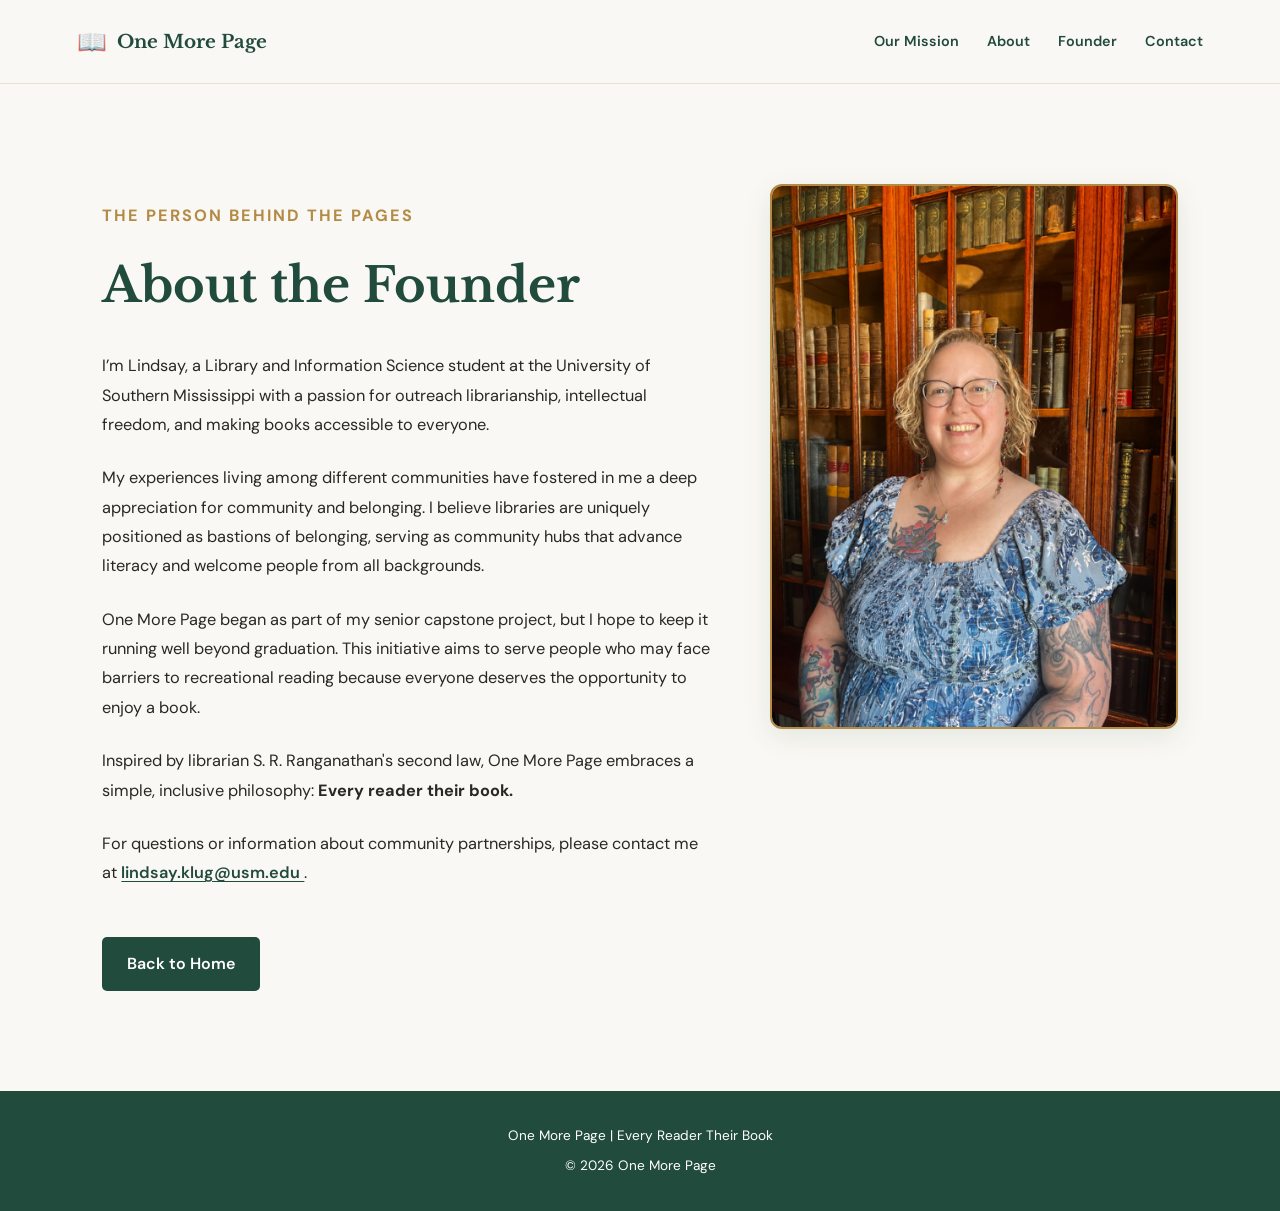
==== founder.html @ b9da0dc2 "Initial coding and layout for site, including index, styles, founder, and JS scripts. Added image fo" ====
<!DOCTYPE html>
<html lang="en">
<head>
  <meta charset="UTF-8">
  <meta name="viewport" content="width=device-width, initial-scale=1.0">
  <meta name="description" content="Meet the founder of One More Page, a community literacy outreach initiative.">
  <title>About the Founder | One More Page</title>

  <link rel="stylesheet" href="styles.css">
  <script src="script.js" defer></script>
</head>
<body>

  <header class="site-header">
    <a href="index.html" class="brand">
      <span class="brand-icon" aria-hidden="true">📖</span>
      <span>One More Page</span>
    </a>

    <nav aria-label="Main navigation">
      <a href="index.html#mission">Our Mission</a>
      <a href="index.html#about">About</a>
      <a href="founder.html" aria-current="page">Founder</a>
      <a href="index.html#contact">Contact</a>
    </nav>
  </header>

  <main>
    <section class="section founder-page">
  <div class="founder-layout">
    <div class="section-inner">
        <p class="eyebrow">The Person Behind the Pages</p>
        <h1>About the Founder</h1>

        <p>
          I’m Lindsay, a Library and Information Science student
          at the University of Southern Mississippi with a passion
          for outreach librarianship, intellectual freedom, and
          making books accessible to everyone.
        </p>

        <p>
          My experiences living among different communities have
          fostered in me a deep appreciation for community and
          belonging. I believe libraries are uniquely positioned
          as bastions of belonging, serving as community hubs
          that advance literacy and welcome people from all
          backgrounds.
        </p>

        <p>
          One More Page began as part of my senior capstone project,
          but I hope to keep it running well beyond graduation.
          This initiative aims to serve people who may face barriers
          to recreational reading because everyone deserves the
          opportunity to enjoy a book.
        </p>

        <p>
          Inspired by librarian S. R. Ranganathan's second law,
          One More Page embraces a simple, inclusive philosophy:
          <strong>Every reader their book.</strong>
        </p>

        <p>
          For questions or information about community partnerships,
          please contact me at
          <a href="mailto:lindsay.klug@usm.edu" class="email-link">
            lindsay.klug@usm.edu
          </a>.
        </p>

        <a href="index.html" class="button">Back to Home</a>
      </div>
      
    <div class="founder-photo">
      <img
        src="assets/images/founder.png"
        alt="Lindsay smiling in front of antique library bookshelves"
        loading="lazy"
      >
    </div>
  </div>

    </section>
  </main>

  <footer class="site-footer">
    <p>One More Page | Every Reader Their Book</p>
    <p>&copy; <span id="year">2026</span> One More Page</p>
  </footer>

</body>
</html>
---- styles.css ----
@import url('https://fonts.googleapis.com/css2?family=DM+Sans:wght@400;500;600;700&family=Libre+Baskerville:ital,wght@0,400;0,700;1,400&display=swap');

:root {
  --ivory: #FAF8F4;
  --sage: #DCE4D8;
  --green: #214B3C;
  --gold: #B48B45;
  --charcoal: #292823;
  --muted: #62665F;
  --white: #FFFFFF;
}

* {
  box-sizing: border-box;
}

html {
  scroll-behavior: smooth;
  scroll-padding-top: 90px;
}

body {
  margin: 0;
  background: var(--ivory);
  color: var(--charcoal);
  font-family: 'DM Sans', sans-serif;
  line-height: 1.8;
}

h1, h2, .brand, .signature {
  font-family: 'Libre Baskerville', Georgia, serif;
}

h1, h2 {
  color: var(--green);
  line-height: 1.3;
}

a {
  color: inherit;
}

.site-header {
  display: flex;
  justify-content: space-between;
  align-items: center;
  gap: 24px;
  padding: 20px 6%;
  background: var(--ivory);
  border-bottom: 1px solid #E6E0D5;
}

.brand {
  display: flex;
  align-items: center;
  gap: 10px;
  color: var(--green);
  font-size: 1.15rem;
  font-weight: 700;
  text-decoration: none;
}

.brand-icon {
  font-size: 1.5rem;
}

.site-header nav {
  display: flex;
  gap: 28px;
  flex-wrap: wrap;
}

.site-header nav a {
  text-decoration: none;
  font-size: 0.9rem;
  font-weight: 600;
  color: var(--green);
}

.site-header nav a:hover,
.site-header nav a:focus-visible {
  color: var(--gold);
}

.hero {
  max-width: 1250px;
  margin: 0 auto;
  padding: 80px 6%;
  display: grid;
  grid-template-columns: 1fr 1fr;
  align-items: center;
  gap: 55px;
}

.hero-art img {
  display: block;
  width: 100%;
  height: auto;
}

.hero-content h1 {
  font-size: clamp(2rem, 4vw, 3.4rem);
  margin: 12px 0 24px;
}

.hero-content p:not(.eyebrow) {
  max-width: 510px;
  font-size: 1.05rem;
  color: var(--muted);
}

.eyebrow {
  color: var(--gold);
  text-transform: uppercase;
  letter-spacing: 2px;
  font-size: 0.75rem;
  font-weight: 700;
}

.button {
  display: inline-block;
  margin-top: 20px;
  padding: 13px 25px;
  background: var(--green);
  color: var(--white);
  border-radius: 5px;
  text-decoration: none;
  font-weight: 600;
  transition: background 0.2s ease;
}

.button:hover {
  background: #356650;
}

.section {
  padding: 85px 8%;
}

.section-inner {
  max-width: 780px;
  margin: 0 auto;
}

.section h2 {
  font-size: clamp(1.8rem, 3vw, 2.5rem);
  margin: 10px 0 25px;
}

.section p {
  font-size: 1.02rem;
}

.mission {
  background: #F0EDE5;
}

.about {
  background: var(--ivory);
}

.contact {
  background: var(--sage);
}

.signature {
  color: var(--green);
  font-style: italic;
  font-size: 1.25rem !important;
  margin-top: 30px;
}

.contact-note {
  color: var(--green);
  font-weight: 600;
}

.site-footer {
  padding: 28px 20px;
  background: var(--green);
  color: var(--white);
  text-align: center;
  font-size: 0.85rem;
}

.site-footer p {
  margin: 5px 0;
}

@media (max-width: 768px) {
  .site-header {
    flex-direction: column;
    text-align: center;
    gap: 15px;
  }

  .site-header nav {
    justify-content: center;
    gap: 18px;
  }

  .hero {
    grid-template-columns: 1fr;
    padding: 45px 7%;
    gap: 25px;
    text-align: center;
  }

  .hero-art {
    max-width: 440px;
    margin: 0 auto;
  }

  .hero-content p:not(.eyebrow) {
    margin-left: auto;
    margin-right: auto;
  }

  .section {
    padding: 60px 7%;
  }
}

@media (prefers-reduced-motion: reduce) {
  html {
    scroll-behavior: auto;
  }
}


/* About the Founder */

.founder-page {
  min-height: 70vh;
  padding-top: 100px;
  padding-bottom: 100px;
}

.founder-page h1 {
  font-size: clamp(2rem, 4vw, 3rem);
  margin: 10px 0 35px;
}

.founder-page p {
  margin-bottom: 24px;
}

.founder-page .button {
  margin-top: 25px;
}

.email-link {
  color: var(--green);
  font-weight: 600;
  text-decoration: underline;
  text-underline-offset: 3px;
}

.email-link:hover,
.email-link:focus-visible {
  color: var(--gold);
}

/* Founder biography and portrait */

.founder-layout {
  max-width: 1200px;
  margin: 0 auto;
  display: grid;
  grid-template-columns: minmax(0, 1.5fr) minmax(0, 1fr);
  align-items: start;
  gap: 55px;
}

.founder-layout .section-inner {
  max-width: none;
}

.founder-photo img {
  display: block;
  width: 100%;
  height: auto;
  border-radius: 12px;
  border: 2px solid var(--gold);
  box-shadow: 0 8px 28px rgba(33, 75, 60, 0.10);
}

@media (max-width: 768px) {
  .founder-layout {
    grid-template-columns: 1fr;
    gap: 35px;
  }

  .founder-photo {
    max-width: 420px;
    width: 100%;
    margin: 0 auto;
  }
}
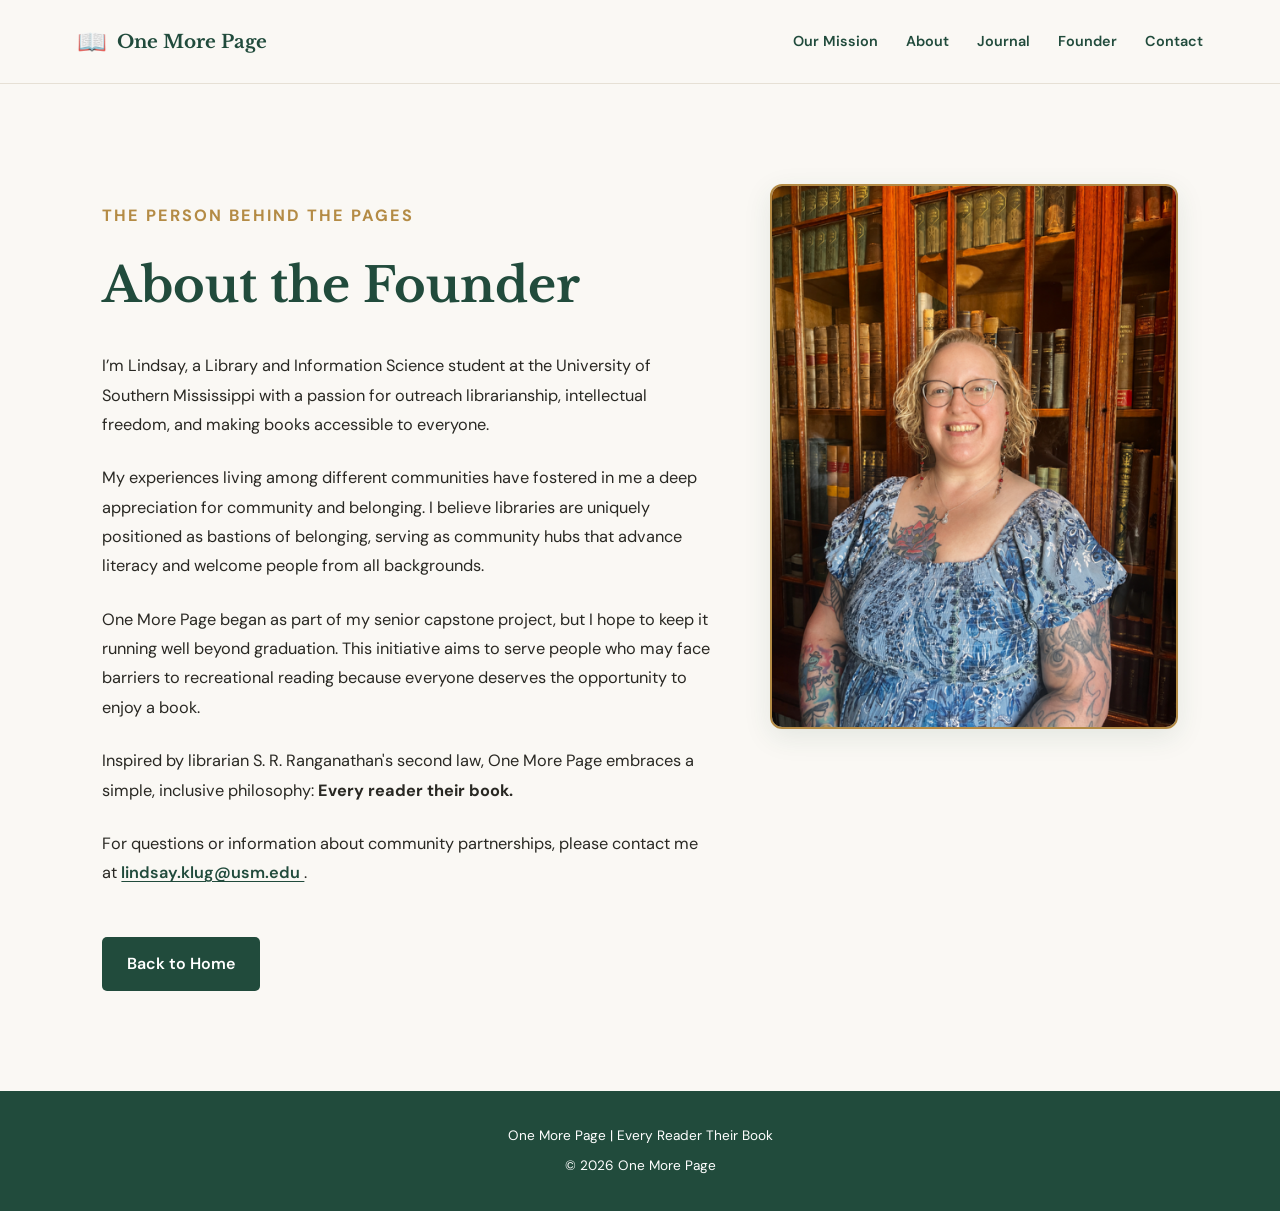
==== commit 892c9b75: "Added blog capability to site." ====
--- a/founder.html
+++ b/founder.html
@@ -21,7 +21,8 @@
     <nav aria-label="Main navigation">
       <a href="index.html#mission">Our Mission</a>
       <a href="index.html#about">About</a>
-      <a href="founder.html" aria-current="page">Founder</a>
+      <a href="journal.html">Journal</a>
+    <a href="founder.html" aria-current="page">Founder</a>
       <a href="index.html#contact">Contact</a>
     </nav>
   </header>
